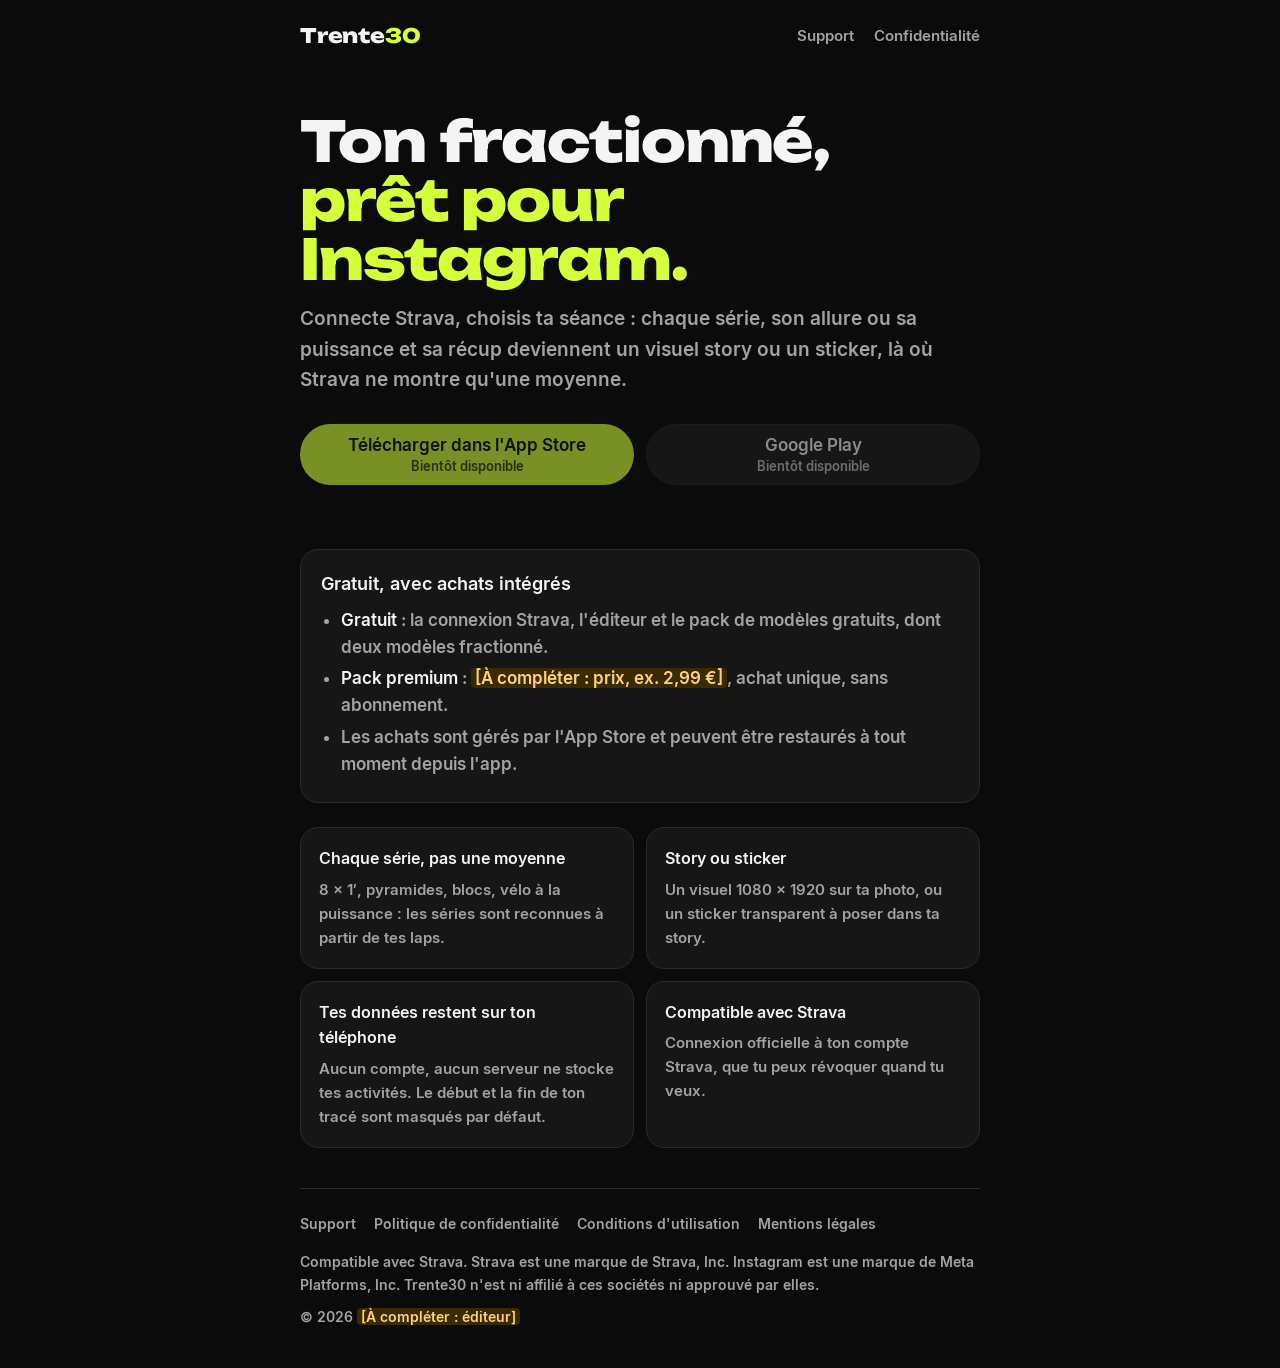
==== index.html @ 4fb77905 "Add Trente30 site: landing, privacy policy, support, terms, legal notice Static GitHub Pages site (s" ====
<!doctype html>
<html lang="fr">
<head>
  <meta charset="utf-8">
  <meta name="viewport" content="width=device-width, initial-scale=1, viewport-fit=cover">
  <title>Trente30 — ton fractionné, prêt pour Instagram</title>
  <meta name="description" content="Transforme ta séance course ou vélo Strava en visuel Instagram : chaque série, son allure ou sa puissance, sa récup. Gratuit, achats intégrés.">
  <meta name="theme-color" content="#0b0b0b">
  <meta property="og:title" content="Trente30 — ton fractionné, prêt pour Instagram">
  <meta property="og:description" content="Transforme ta séance Strava en visuel Instagram. Gratuit, achats intégrés.">
  <meta property="og:type" content="website">
  <!-- TODO: once the app is live, add the Smart App Banner: <meta name="apple-itunes-app" content="app-id=APP_STORE_ID"> -->
  <link rel="stylesheet" href="assets/style.css">
</head>
<body>
  <div class="wrap">
    <header class="site">
      <a class="brand" href="./">Trente<span>30</span></a>
      <nav class="site" aria-label="Navigation">
        <a href="support.html">Support</a>
        <a href="confidentialite.html">Confidentialité</a>
      </nav>
    </header>

    <main>
      <section class="hero">
        <h1>Ton fractionné,<br><em>prêt pour Instagram.</em></h1>
        <p class="lead">Connecte Strava, choisis ta séance : chaque série, son allure ou sa puissance et sa récup deviennent un visuel story ou un sticker, là où Strava ne montre qu'une moyenne.</p>

        <div class="stores">
          <!-- TODO: replace href with the App Store URL and, per Apple's marketing guidelines, the official "Download on the App Store" badge. -->
          <a class="button" href="#" aria-disabled="true">Télécharger dans l'App Store <small>Bientôt disponible</small></a>
          <!-- TODO: Android comes after the iOS MVP; replace with the Google Play URL and the official badge. -->
          <a class="button secondary" href="#" aria-disabled="true">Google Play <small>Bientôt disponible</small></a>
        </div>
      </section>

      <section class="pricing" aria-labelledby="pricing-title">
        <h2 id="pricing-title">Gratuit, avec achats intégrés</h2>
        <ul>
          <li><strong>Gratuit</strong> : la connexion Strava, l'éditeur et le pack de modèles gratuits, dont deux modèles fractionné.</li>
          <li><strong>Pack premium</strong> : <span class="todo">[À compléter : prix, ex. 2,99 €]</span>, achat unique, sans abonnement.</li>
          <li>Les achats sont gérés par l'App Store et peuvent être restaurés à tout moment depuis l'app.</li>
        </ul>
      </section>

      <section class="features" aria-label="Fonctionnalités">
        <div class="feature">
          <h3>Chaque série, pas une moyenne</h3>
          <p>8 × 1′, pyramides, blocs, vélo à la puissance : les séries sont reconnues à partir de tes laps.</p>
        </div>
        <div class="feature">
          <h3>Story ou sticker</h3>
          <p>Un visuel 1080 × 1920 sur ta photo, ou un sticker transparent à poser dans ta story.</p>
        </div>
        <div class="feature">
          <h3>Tes données restent sur ton téléphone</h3>
          <p>Aucun compte, aucun serveur ne stocke tes activités. Le début et la fin de ton tracé sont masqués par défaut.</p>
        </div>
        <div class="feature">
          <h3>Compatible avec Strava</h3>
          <p>Connexion officielle à ton compte Strava, que tu peux révoquer quand tu veux.</p>
        </div>
      </section>
    </main>

    <footer class="site">
      <nav aria-label="Liens légaux">
        <a href="support.html">Support</a>
        <a href="confidentialite.html">Politique de confidentialité</a>
        <a href="conditions.html">Conditions d'utilisation</a>
        <a href="mentions-legales.html">Mentions légales</a>
      </nav>
      <!-- TODO(strava-branding): use the official "Compatible with Strava" logo here (Strava brand guidelines). -->
      <p>Compatible avec Strava. Strava est une marque de Strava, Inc. Instagram est une marque de Meta Platforms, Inc. Trente30 n'est ni affilié à ces sociétés ni approuvé par elles.</p>
      <p>© 2026 <span class="todo">[À compléter : éditeur]</span></p>
    </footer>
  </div>
</body>
</html>
---- assets/style.css ----
/* Trente30 site — same identity as the app: dark, lime accent, Unbounded for display, Inter for text.
   Fonts are self-hosted (no third-party requests), consistent with the privacy policy. */

@font-face {
  font-family: "Unbounded";
  src: url("fonts/Unbounded-Variable.ttf") format("truetype");
  font-weight: 200 900;
  font-display: swap;
}
@font-face {
  font-family: "Inter";
  src: url("fonts/Inter-SemiBold.ttf") format("truetype");
  font-weight: 400 700;
  font-display: swap;
}

:root {
  --bg: #0b0b0b;
  --surface: #161616;
  --surface-2: #1f1f1f;
  --text: #f4f4f4;
  --muted: #a3a3a3;
  --line: #2a2a2a;
  --accent: #d4ff3a;
  --on-accent: #141414;
  --radius: 18px;
  --max: 720px;
}

* { box-sizing: border-box; }
html { -webkit-text-size-adjust: 100%; }
body {
  margin: 0;
  background: var(--bg);
  color: var(--text);
  font-family: "Inter", -apple-system, BlinkMacSystemFont, "Segoe UI", Roboto, sans-serif;
  font-size: 17px;
  line-height: 1.6;
}
a { color: var(--accent); text-underline-offset: 3px; }
a:focus-visible, .button:focus-visible { outline: 2px solid var(--accent); outline-offset: 3px; }

.wrap { max-width: var(--max); margin: 0 auto; padding: 0 20px; }

header.site {
  display: flex; align-items: center; justify-content: space-between;
  padding: 20px 0;
}
.brand {
  font-family: "Unbounded", sans-serif; font-weight: 800; font-size: 20px;
  color: var(--text); text-decoration: none; letter-spacing: -0.01em;
}
.brand span { color: var(--accent); }
nav.site a { color: var(--muted); text-decoration: none; margin-left: 16px; font-size: 15px; }
nav.site a:hover, nav.site a[aria-current="page"] { color: var(--text); }

/* Landing */
.hero { padding: 40px 0 24px; }
.hero h1 {
  font-family: "Unbounded", sans-serif; font-weight: 800;
  font-size: clamp(34px, 9vw, 56px); line-height: 1.05; letter-spacing: -0.02em;
  margin: 0 0 16px;
}
.hero h1 em { font-style: normal; color: var(--accent); }
.hero p.lead { color: var(--muted); font-size: 19px; margin: 0 0 28px; }

.stores { display: grid; gap: 12px; margin: 0 0 16px; }
@media (min-width: 560px) { .stores { grid-template-columns: 1fr 1fr; } }
.button {
  display: flex; flex-direction: column; align-items: center; justify-content: center; gap: 2px;
  min-height: 56px; padding: 10px 20px; border-radius: 999px; text-align: center; line-height: 1.25;
  font-weight: 700; font-size: 17px; text-decoration: none;
  background: var(--accent); color: var(--on-accent);
}
.button.secondary { background: var(--surface-2); color: var(--text); border: 1px solid var(--line); }
.button[aria-disabled="true"] { opacity: .55; pointer-events: none; }
.button small { font-weight: 600; font-size: 13px; opacity: .75; }

.pricing {
  background: var(--surface); border: 1px solid var(--line); border-radius: var(--radius);
  padding: 20px; margin: 24px 0;
}
.pricing h2 { margin: 0 0 8px; font-size: 18px; }
.pricing ul { margin: 0; padding-left: 20px; color: var(--muted); }
.pricing li { margin: 4px 0; }
.pricing strong { color: var(--text); }

.features { display: grid; gap: 12px; margin: 24px 0 40px; }
@media (min-width: 560px) { .features { grid-template-columns: 1fr 1fr; } }
.feature { background: var(--surface); border-radius: var(--radius); padding: 18px; border: 1px solid var(--line); }
.feature h3 { margin: 0 0 6px; font-size: 16px; }
.feature p { margin: 0; color: var(--muted); font-size: 15px; }

/* Legal pages */
main.doc { padding: 16px 0 48px; }
main.doc h1 { font-family: "Unbounded", sans-serif; font-size: clamp(26px, 7vw, 36px); line-height: 1.15; margin: 8px 0 8px; }
main.doc .updated { color: var(--muted); font-size: 14px; margin: 0 0 28px; }
main.doc h2 { font-size: 20px; margin: 36px 0 8px; }
main.doc h3 { font-size: 17px; margin: 20px 0 6px; }
main.doc p, main.doc li { color: #d6d6d6; }
main.doc ul { padding-left: 22px; }
.note {
  background: var(--surface); border-left: 3px solid var(--accent);
  padding: 12px 16px; border-radius: 8px; margin: 16px 0; color: var(--muted); font-size: 15px;
}
table { width: 100%; border-collapse: collapse; margin: 12px 0; font-size: 15px; }
th, td { text-align: left; padding: 10px 8px; border-bottom: 1px solid var(--line); vertical-align: top; }
th { color: var(--text); }
td { color: #d6d6d6; }
.table-scroll { overflow-x: auto; }

/* Placeholders the owner must fill in before publishing (see site/README.md) */
.todo { background: #3a2a00; color: #ffd27a; padding: 0 4px; border-radius: 4px; }

footer.site {
  border-top: 1px solid var(--line); padding: 24px 0 40px; color: var(--muted); font-size: 14px;
}
footer.site nav a { color: var(--muted); margin-right: 14px; text-decoration: none; display: inline-block; margin-bottom: 6px; }
footer.site nav a:hover { color: var(--text); }
footer.site p { margin: 10px 0 0; }
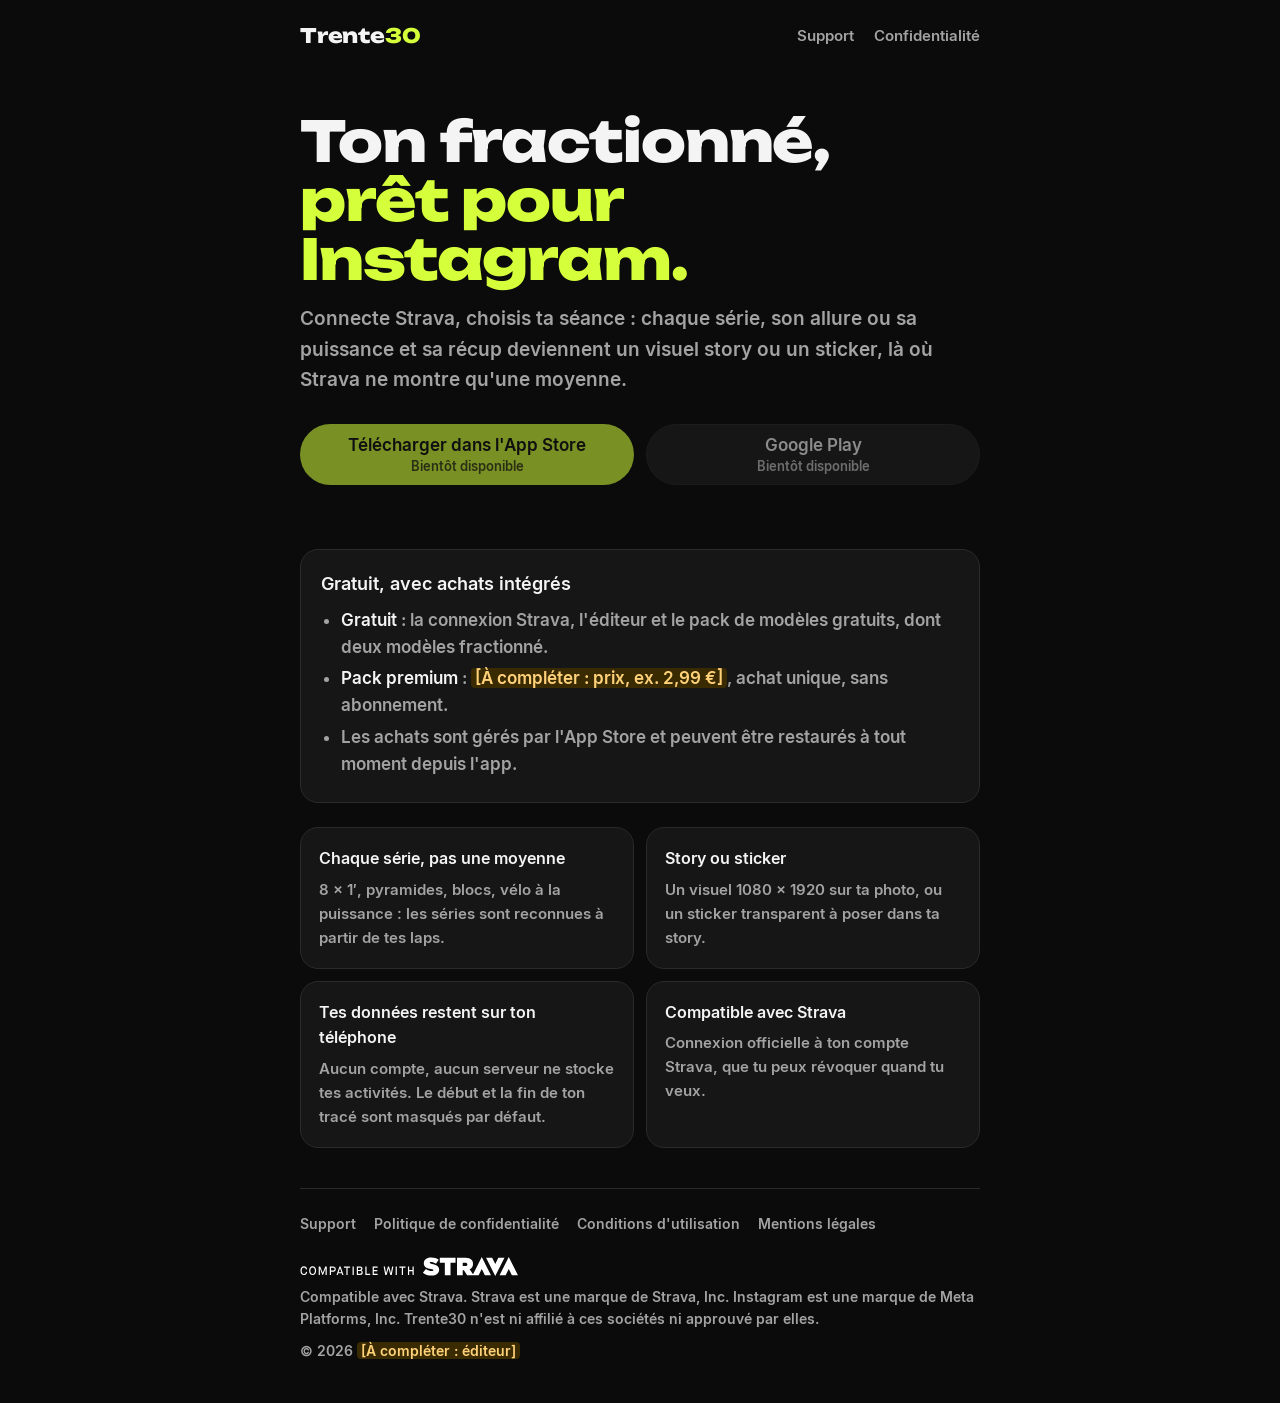
==== commit 35c9af52: "Official Compatible with Strava logo; privacy policy covers segments, weekly and cumulative stats Sy" ====
--- a/index.html
+++ b/index.html
@@ -71,7 +71,7 @@
         <a href="conditions.html">Conditions d'utilisation</a>
         <a href="mentions-legales.html">Mentions légales</a>
       </nav>
-      <!-- TODO(strava-branding): use the official "Compatible with Strava" logo here (Strava brand guidelines). -->
+      <p class="strava-logo-line"><img class="strava-logo" src="assets/strava/api_logo_cptblWith_strava_horiz_white.svg" width="218" height="18" alt="Compatible with Strava"></p>
       <p>Compatible avec Strava. Strava est une marque de Strava, Inc. Instagram est une marque de Meta Platforms, Inc. Trente30 n'est ni affilié à ces sociétés ni approuvé par elles.</p>
       <p>© 2026 <span class="todo">[À compléter : éditeur]</span></p>
     </footer>
--- a/assets/style.css
+++ b/assets/style.css
@@ -118,3 +118,5 @@
 footer.site nav a { color: var(--muted); margin-right: 14px; text-decoration: none; display: inline-block; margin-bottom: 6px; }
 footer.site nav a:hover { color: var(--text); }
 footer.site p { margin: 10px 0 0; }
+footer.site .strava-logo-line { margin-top: 16px; }
+footer.site img.strava-logo { display: block; width: 218px; height: auto; }
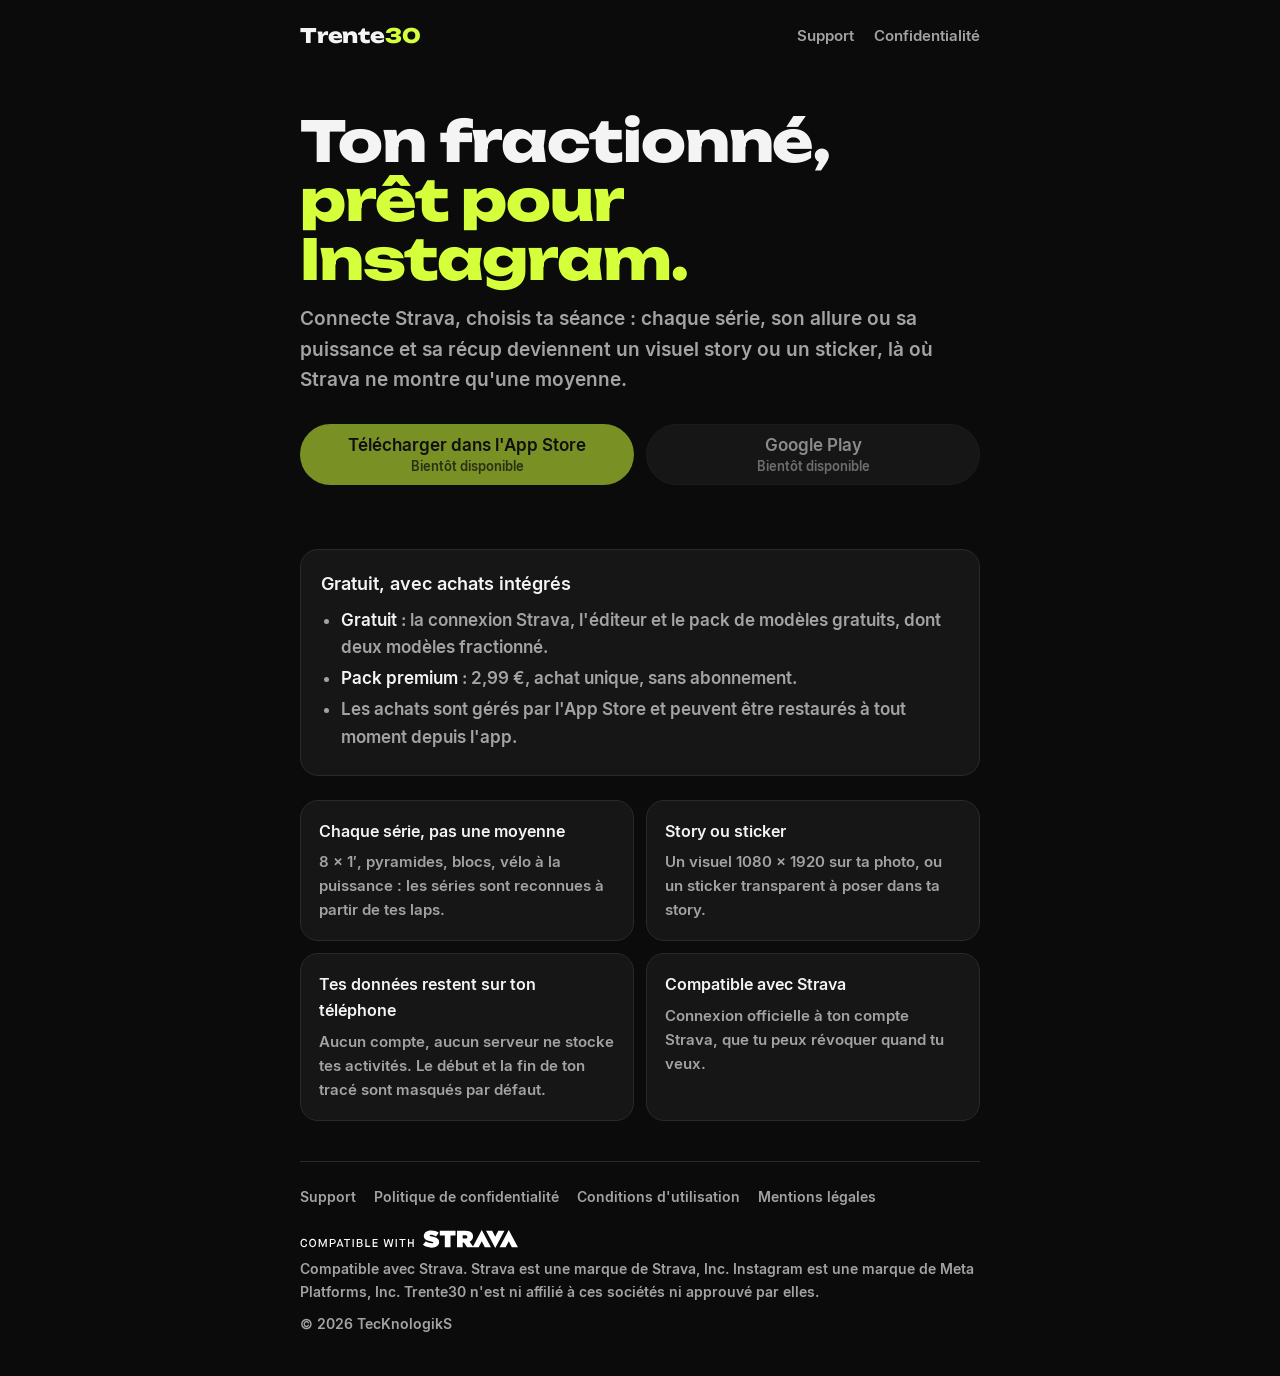
==== commit 874eecc4: "Fill publisher, contact, price and publication date Co-Authored-By: Claude Opus 5.5 <noreply@anthrop" ====
--- a/index.html
+++ b/index.html
@@ -39,7 +39,7 @@
         <h2 id="pricing-title">Gratuit, avec achats intégrés</h2>
         <ul>
           <li><strong>Gratuit</strong> : la connexion Strava, l'éditeur et le pack de modèles gratuits, dont deux modèles fractionné.</li>
-          <li><strong>Pack premium</strong> : <span class="todo">[À compléter : prix, ex. 2,99 €]</span>, achat unique, sans abonnement.</li>
+          <li><strong>Pack premium</strong> : 2,99 €, achat unique, sans abonnement.</li>
           <li>Les achats sont gérés par l'App Store et peuvent être restaurés à tout moment depuis l'app.</li>
         </ul>
       </section>
@@ -73,7 +73,7 @@
       </nav>
       <p class="strava-logo-line"><img class="strava-logo" src="assets/strava/api_logo_cptblWith_strava_horiz_white.svg" width="218" height="18" alt="Compatible with Strava"></p>
       <p>Compatible avec Strava. Strava est une marque de Strava, Inc. Instagram est une marque de Meta Platforms, Inc. Trente30 n'est ni affilié à ces sociétés ni approuvé par elles.</p>
-      <p>© 2026 <span class="todo">[À compléter : éditeur]</span></p>
+      <p>© 2026 TecKnologikS</p>
     </footer>
   </div>
 </body>
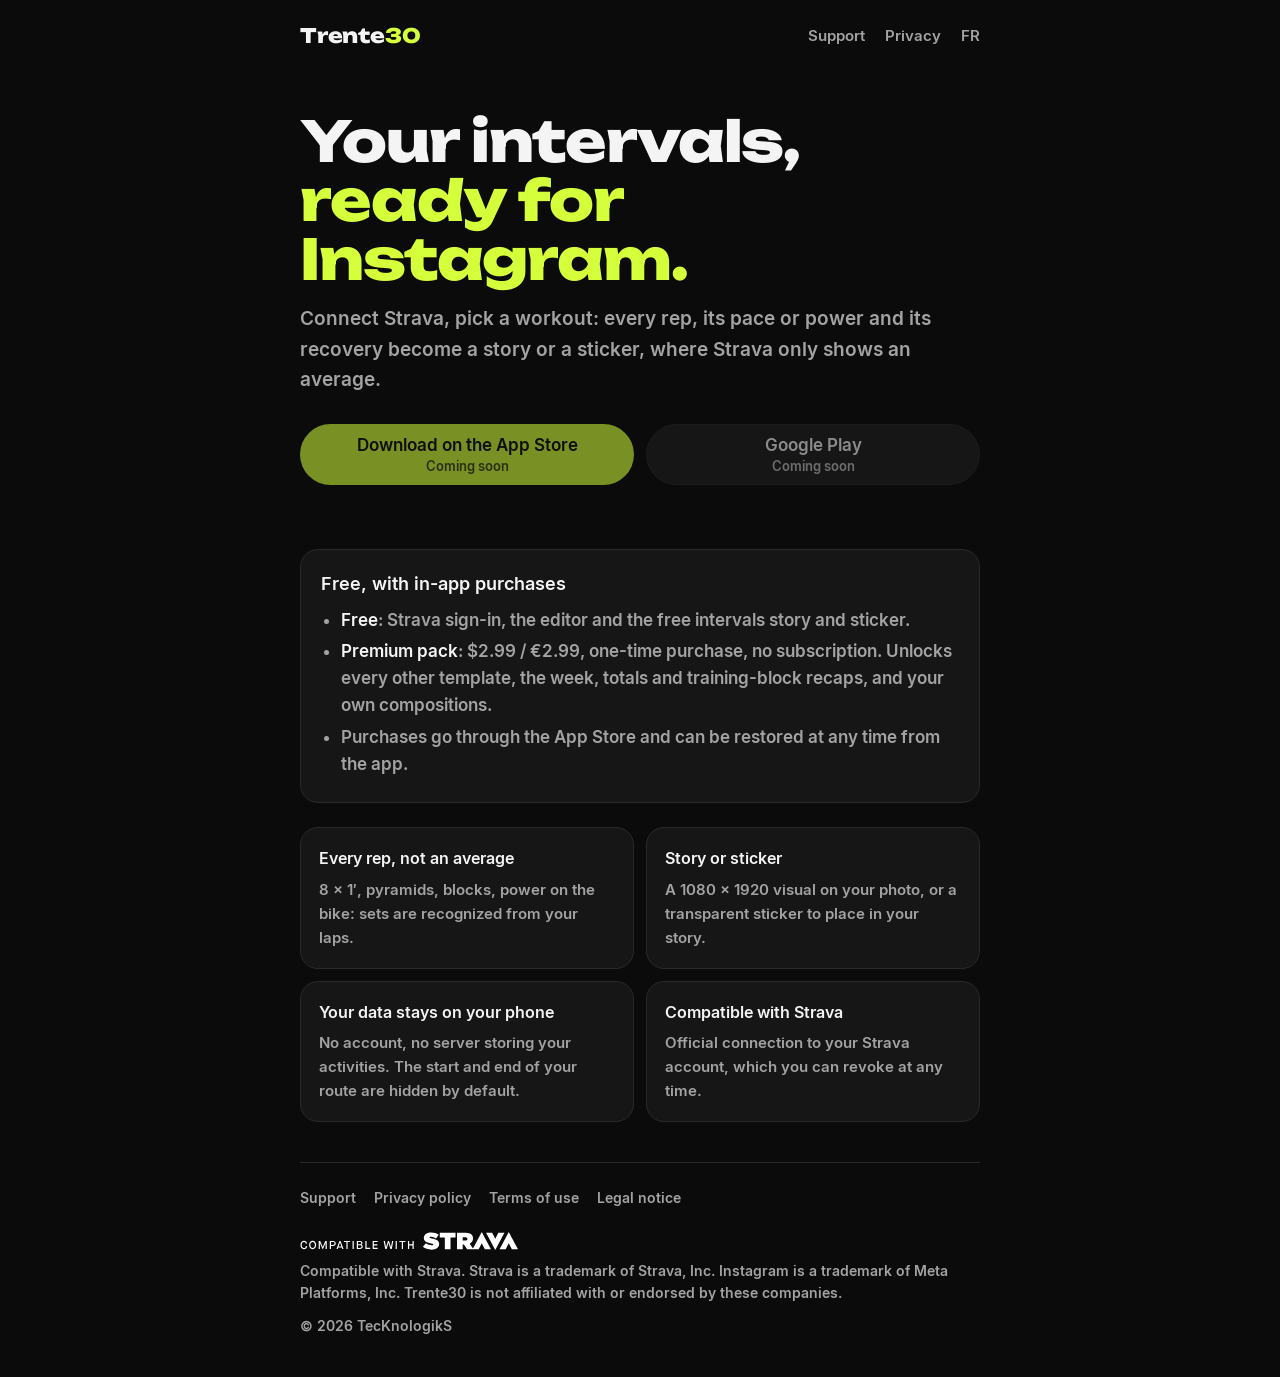
==== commit 3e98ae49: "English site at the root, French version under /fr/ Old French URLs at the root redirect to /fr/. Th" ====
--- a/index.html
+++ b/index.html
@@ -1,15 +1,18 @@
 <!doctype html>
-<html lang="fr">
+<html lang="en">
 <head>
   <meta charset="utf-8">
   <meta name="viewport" content="width=device-width, initial-scale=1, viewport-fit=cover">
-  <title>Trente30 — ton fractionné, prêt pour Instagram</title>
-  <meta name="description" content="Transforme ta séance course ou vélo Strava en visuel Instagram : chaque série, son allure ou sa puissance, sa récup. Gratuit, achats intégrés.">
+  <title>Trente30 — your intervals, ready for Instagram</title>
+  <meta name="description" content="Turn your Strava run or ride into an Instagram visual: every rep, its pace or power, its recovery. Free, in-app purchases.">
   <meta name="theme-color" content="#0b0b0b">
-  <meta property="og:title" content="Trente30 — ton fractionné, prêt pour Instagram">
-  <meta property="og:description" content="Transforme ta séance Strava en visuel Instagram. Gratuit, achats intégrés.">
+  <meta property="og:title" content="Trente30 — your intervals, ready for Instagram">
+  <meta property="og:description" content="Turn your Strava workout into an Instagram visual. Free, in-app purchases.">
   <meta property="og:type" content="website">
   <!-- TODO: once the app is live, add the Smart App Banner: <meta name="apple-itunes-app" content="app-id=APP_STORE_ID"> -->
+  <link rel="alternate" hreflang="en" href="https://trente30.tecknologiks.com/">
+  <link rel="alternate" hreflang="fr" href="https://trente30.tecknologiks.com/fr/">
+  <link rel="alternate" hreflang="x-default" href="https://trente30.tecknologiks.com/">
   <link rel="stylesheet" href="assets/style.css">
 </head>
 <body>
@@ -18,61 +21,62 @@
       <a class="brand" href="./">Trente<span>30</span></a>
       <nav class="site" aria-label="Navigation">
         <a href="support.html">Support</a>
-        <a href="confidentialite.html">Confidentialité</a>
+        <a href="privacy.html">Privacy</a>
+        <a href="fr/" hreflang="fr" lang="fr">FR</a>
       </nav>
     </header>
 
     <main>
       <section class="hero">
-        <h1>Ton fractionné,<br><em>prêt pour Instagram.</em></h1>
-        <p class="lead">Connecte Strava, choisis ta séance : chaque série, son allure ou sa puissance et sa récup deviennent un visuel story ou un sticker, là où Strava ne montre qu'une moyenne.</p>
+        <h1>Your intervals,<br><em>ready for Instagram.</em></h1>
+        <p class="lead">Connect Strava, pick a workout: every rep, its pace or power and its recovery become a story or a sticker, where Strava only shows an average.</p>
 
         <div class="stores">
           <!-- TODO: replace href with the App Store URL and, per Apple's marketing guidelines, the official "Download on the App Store" badge. -->
-          <a class="button" href="#" aria-disabled="true">Télécharger dans l'App Store <small>Bientôt disponible</small></a>
+          <a class="button" href="#" aria-disabled="true">Download on the App Store <small>Coming soon</small></a>
           <!-- TODO: Android comes after the iOS MVP; replace with the Google Play URL and the official badge. -->
-          <a class="button secondary" href="#" aria-disabled="true">Google Play <small>Bientôt disponible</small></a>
+          <a class="button secondary" href="#" aria-disabled="true">Google Play <small>Coming soon</small></a>
         </div>
       </section>
 
       <section class="pricing" aria-labelledby="pricing-title">
-        <h2 id="pricing-title">Gratuit, avec achats intégrés</h2>
+        <h2 id="pricing-title">Free, with in-app purchases</h2>
         <ul>
-          <li><strong>Gratuit</strong> : la connexion Strava, l'éditeur et le pack de modèles gratuits, dont deux modèles fractionné.</li>
-          <li><strong>Pack premium</strong> : 2,99 €, achat unique, sans abonnement.</li>
-          <li>Les achats sont gérés par l'App Store et peuvent être restaurés à tout moment depuis l'app.</li>
+          <li><strong>Free</strong>: Strava sign-in, the editor and the free intervals story and sticker.</li>
+          <li><strong>Premium pack</strong>: $2.99 / €2.99, one-time purchase, no subscription. Unlocks every other template, the week, totals and training-block recaps, and your own compositions.</li>
+          <li>Purchases go through the App Store and can be restored at any time from the app.</li>
         </ul>
       </section>
 
-      <section class="features" aria-label="Fonctionnalités">
+      <section class="features" aria-label="Features">
         <div class="feature">
-          <h3>Chaque série, pas une moyenne</h3>
-          <p>8 × 1′, pyramides, blocs, vélo à la puissance : les séries sont reconnues à partir de tes laps.</p>
+          <h3>Every rep, not an average</h3>
+          <p>8 × 1′, pyramids, blocks, power on the bike: sets are recognized from your laps.</p>
         </div>
         <div class="feature">
-          <h3>Story ou sticker</h3>
-          <p>Un visuel 1080 × 1920 sur ta photo, ou un sticker transparent à poser dans ta story.</p>
+          <h3>Story or sticker</h3>
+          <p>A 1080 × 1920 visual on your photo, or a transparent sticker to place in your story.</p>
         </div>
         <div class="feature">
-          <h3>Tes données restent sur ton téléphone</h3>
-          <p>Aucun compte, aucun serveur ne stocke tes activités. Le début et la fin de ton tracé sont masqués par défaut.</p>
+          <h3>Your data stays on your phone</h3>
+          <p>No account, no server storing your activities. The start and end of your route are hidden by default.</p>
         </div>
         <div class="feature">
-          <h3>Compatible avec Strava</h3>
-          <p>Connexion officielle à ton compte Strava, que tu peux révoquer quand tu veux.</p>
+          <h3>Compatible with Strava</h3>
+          <p>Official connection to your Strava account, which you can revoke at any time.</p>
         </div>
       </section>
     </main>
 
     <footer class="site">
-      <nav aria-label="Liens légaux">
+      <nav aria-label="Legal links">
         <a href="support.html">Support</a>
-        <a href="confidentialite.html">Politique de confidentialité</a>
-        <a href="conditions.html">Conditions d'utilisation</a>
-        <a href="mentions-legales.html">Mentions légales</a>
+        <a href="privacy.html">Privacy policy</a>
+        <a href="terms.html">Terms of use</a>
+        <a href="legal.html">Legal notice</a>
       </nav>
       <p class="strava-logo-line"><img class="strava-logo" src="assets/strava/api_logo_cptblWith_strava_horiz_white.svg" width="218" height="18" alt="Compatible with Strava"></p>
-      <p>Compatible avec Strava. Strava est une marque de Strava, Inc. Instagram est une marque de Meta Platforms, Inc. Trente30 n'est ni affilié à ces sociétés ni approuvé par elles.</p>
+      <p>Compatible with Strava. Strava is a trademark of Strava, Inc. Instagram is a trademark of Meta Platforms, Inc. Trente30 is not affiliated with or endorsed by these companies.</p>
       <p>© 2026 TecKnologikS</p>
     </footer>
   </div>
